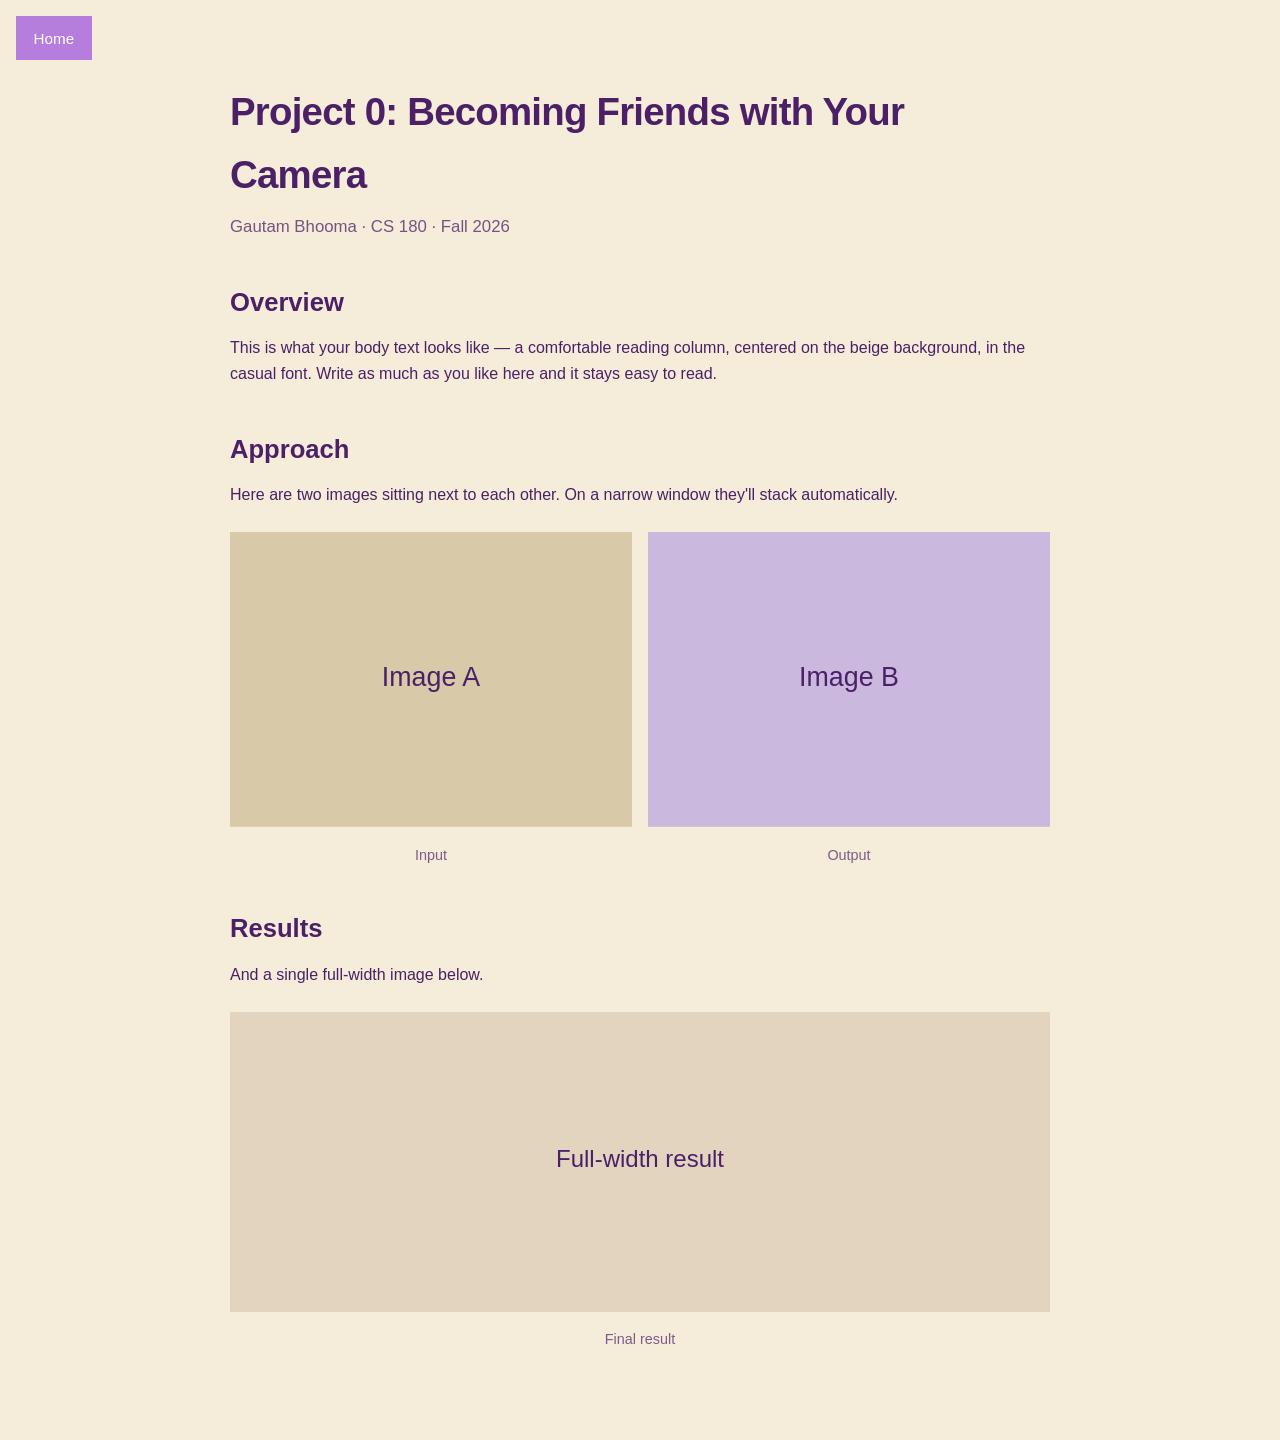
==== 0/index.html @ 4b9499e3 "Add initial HTML structure for Project 0" ====
<!DOCTYPE html>
<html lang="en">
<head>
<meta charset="UTF-8">
<meta name="viewport" content="width=device-width, initial-scale=1.0">
<title>Project 0 — CS 180 Becoming Friends with Your Camera</title>
<style>
:root {
  --bg: #f5ecd9;
  --text: #4b2067;
  --accent: #b57edc;
  --accent-hover: #9d64c9;
  --card-bg: #fff;
  --max-width: 820px;
}
* { box-sizing: border-box; margin: 0; padding: 0; }
body {
  font-family: "Comic Sans MS", "Segoe Print", "Bradley Hand", "Chalkboard SE", "Trebuchet MS", sans-serif;
  background: var(--bg);
  color: var(--text);
  line-height: 1.65;
  padding: 2rem 1.5rem 4rem;
}
.home-btn {
  position: fixed; top: 1rem; left: 1rem; z-index: 100;
  display: inline-block; padding: 0.6rem 1.1rem;
  background: var(--accent); color: #fff; text-decoration: none;
  font-size: 0.95rem; font-weight: 500; transition: background 0.15s;
}
.home-btn:hover { background: var(--accent-hover); }
.content { max-width: var(--max-width); margin: 3rem auto 0; }
h1 { font-size: 2.4rem; font-weight: 700; letter-spacing: -0.02em; margin-bottom: 0.4rem; }
.subtitle { font-size: 1.05rem; opacity: 0.75; margin-bottom: 2.5rem; }
h2 { font-size: 1.6rem; font-weight: 600; margin: 2.5rem 0 0.75rem; }
p { margin-bottom: 1.1rem; }
a { color: var(--accent-hover); }
figure { margin: 1.5rem 0; }
figure img { width: 100%; height: auto; display: block; }
figcaption { margin-top: 0.5rem; font-size: 0.9rem; opacity: 0.7; text-align: center; }
.img-row { display: flex; flex-wrap: wrap; gap: 1rem; margin: 1.5rem 0; }
.img-row figure { flex: 1; min-width: 200px; margin: 0; }
.img-row img { width: 100%; height: auto; display: block; }
</style>
</head>
<body>
  <a class="home-btn" href="#">Home</a>
 
  <main class="content">
    <h1>Project 0: Becoming Friends with Your Camera</h1>
    <p class="subtitle">Gautam Bhooma · CS 180 · Fall 2026</p>
 
    <h2>Overview</h2>
    <p>This is what your body text looks like — a comfortable reading column,
       centered on the beige background, in the casual font. Write as much as
       you like here and it stays easy to read.</p>
 
    <h2>Approach</h2>
    <p>Here are two images sitting next to each other. On a narrow window
       they'll stack automatically.</p>
 
    <div class="img-row">
      <figure>
        <svg viewBox="0 0 300 220" xmlns="http://www.w3.org/2000/svg"><rect width="300" height="220" fill="#d8c9a8"/><text x="150" y="115" font-size="20" fill="#4b2067" text-anchor="middle" font-family="sans-serif">Image A</text></svg>
        <figcaption>Input</figcaption>
      </figure>
      <figure>
        <svg viewBox="0 0 300 220" xmlns="http://www.w3.org/2000/svg"><rect width="300" height="220" fill="#cbb8de"/><text x="150" y="115" font-size="20" fill="#4b2067" text-anchor="middle" font-family="sans-serif">Image B</text></svg>
        <figcaption>Output</figcaption>
      </figure>
    </div>
 
    <h2>Results</h2>
    <p>And a single full-width image below.</p>
 
    <figure>
      <svg viewBox="0 0 820 300" xmlns="http://www.w3.org/2000/svg"><rect width="820" height="300" fill="#e3d4c0"/><text x="410" y="155" font-size="24" fill="#4b2067" text-anchor="middle" font-family="sans-serif">Full-width result</text></svg>
      <figcaption>Final result</figcaption>
    </figure>
  </main>
</body>
</html>
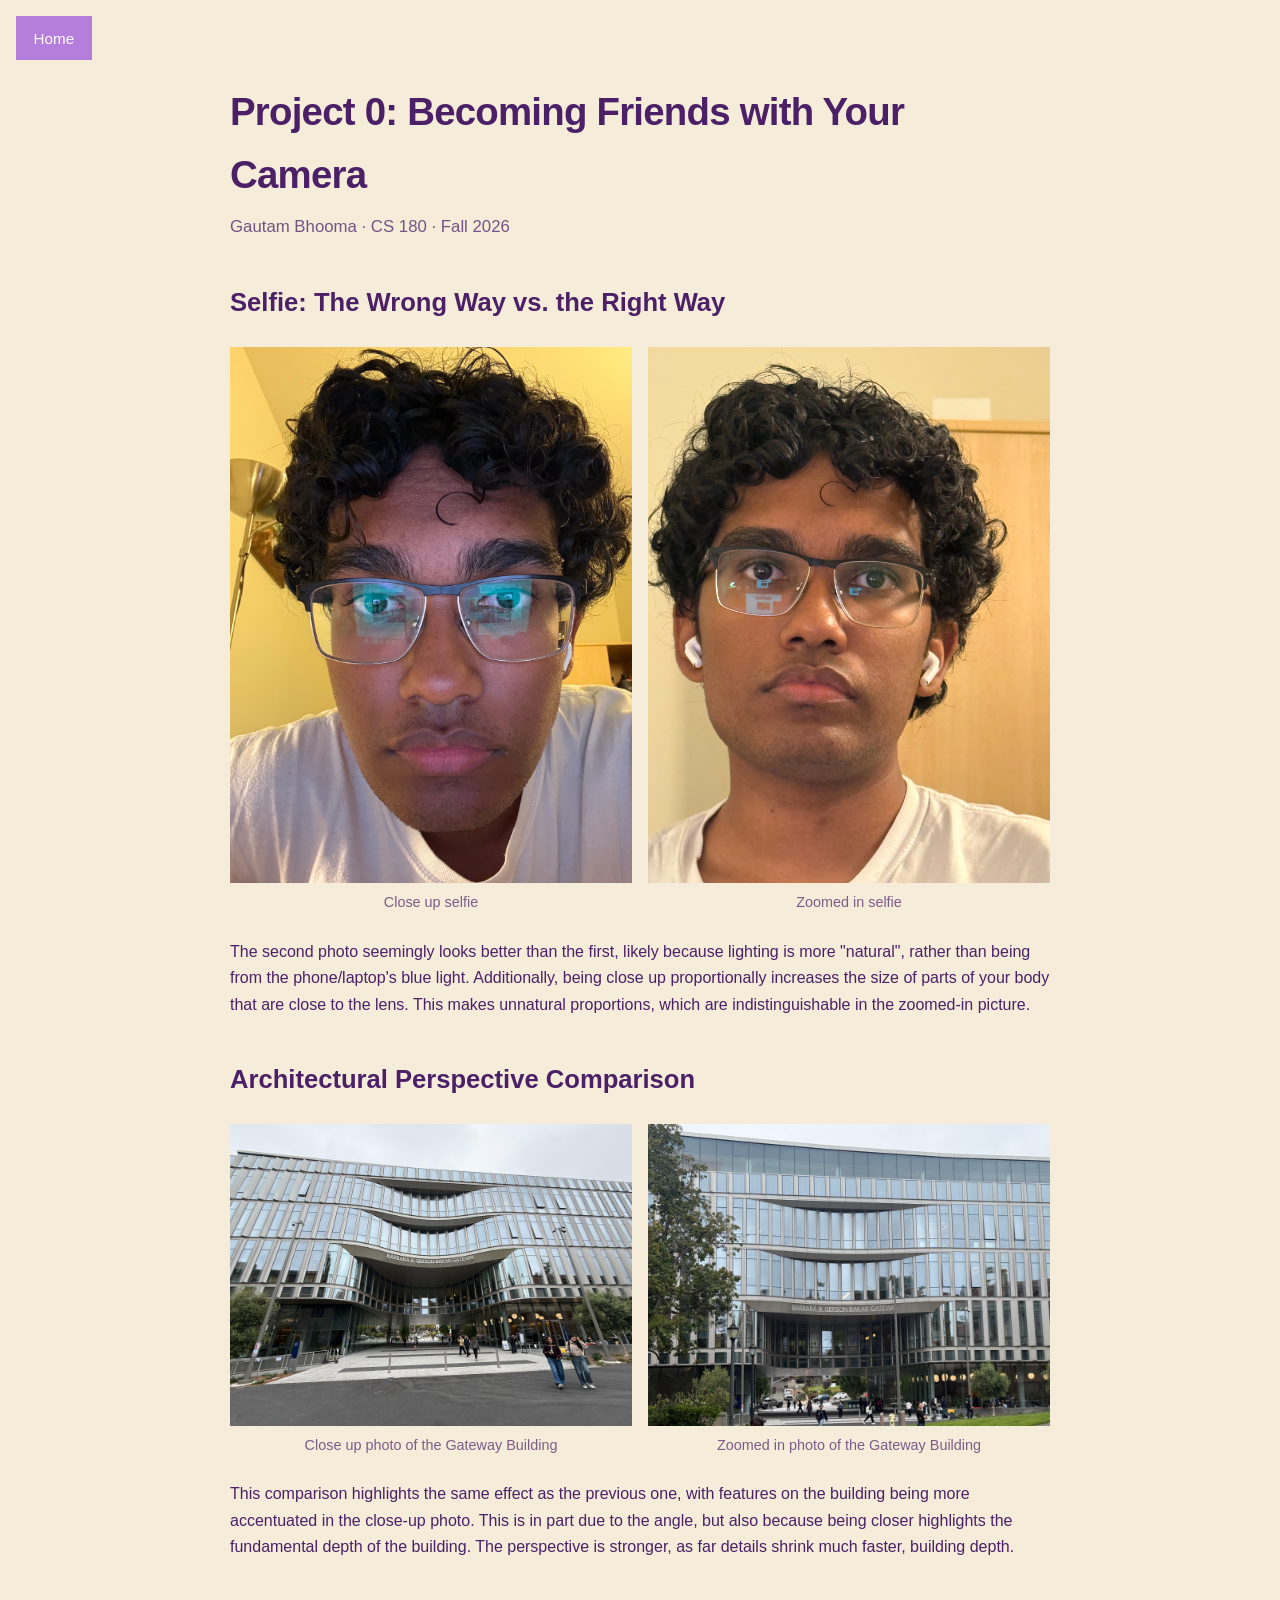
==== commit f84bca68: "Revise index.html with new content and links Updated the home button link and added new content sect" ====
--- a/0/index.html
+++ b/0/index.html
@@ -4,78 +4,45 @@
 <meta charset="UTF-8">
 <meta name="viewport" content="width=device-width, initial-scale=1.0">
 <title>Project 0 — CS 180 Becoming Friends with Your Camera</title>
-<style>
-:root {
-  --bg: #f5ecd9;
-  --text: #4b2067;
-  --accent: #b57edc;
-  --accent-hover: #9d64c9;
-  --card-bg: #fff;
-  --max-width: 820px;
-}
-* { box-sizing: border-box; margin: 0; padding: 0; }
-body {
-  font-family: "Comic Sans MS", "Segoe Print", "Bradley Hand", "Chalkboard SE", "Trebuchet MS", sans-serif;
-  background: var(--bg);
-  color: var(--text);
-  line-height: 1.65;
-  padding: 2rem 1.5rem 4rem;
-}
-.home-btn {
-  position: fixed; top: 1rem; left: 1rem; z-index: 100;
-  display: inline-block; padding: 0.6rem 1.1rem;
-  background: var(--accent); color: #fff; text-decoration: none;
-  font-size: 0.95rem; font-weight: 500; transition: background 0.15s;
-}
-.home-btn:hover { background: var(--accent-hover); }
-.content { max-width: var(--max-width); margin: 3rem auto 0; }
-h1 { font-size: 2.4rem; font-weight: 700; letter-spacing: -0.02em; margin-bottom: 0.4rem; }
-.subtitle { font-size: 1.05rem; opacity: 0.75; margin-bottom: 2.5rem; }
-h2 { font-size: 1.6rem; font-weight: 600; margin: 2.5rem 0 0.75rem; }
-p { margin-bottom: 1.1rem; }
-a { color: var(--accent-hover); }
-figure { margin: 1.5rem 0; }
-figure img { width: 100%; height: auto; display: block; }
-figcaption { margin-top: 0.5rem; font-size: 0.9rem; opacity: 0.7; text-align: center; }
-.img-row { display: flex; flex-wrap: wrap; gap: 1rem; margin: 1.5rem 0; }
-.img-row figure { flex: 1; min-width: 200px; margin: 0; }
-.img-row img { width: 100%; height: auto; display: block; }
-</style>
+<link rel="stylesheet" href="../style.css">
 </head>
 <body>
-  <a class="home-btn" href="#">Home</a>
- 
+  <a class="home-btn" href="../index.html">Home</a>
+
   <main class="content">
     <h1>Project 0: Becoming Friends with Your Camera</h1>
     <p class="subtitle">Gautam Bhooma · CS 180 · Fall 2026</p>
- 
-    <h2>Overview</h2>
-    <p>This is what your body text looks like — a comfortable reading column,
-       centered on the beige background, in the casual font. Write as much as
-       you like here and it stays easy to read.</p>
- 
-    <h2>Approach</h2>
-    <p>Here are two images sitting next to each other. On a narrow window
-       they'll stack automatically.</p>
- 
+
+    <h2>Selfie: The Wrong Way vs. the Right Way</h2>
     <div class="img-row">
       <figure>
-        <svg viewBox="0 0 300 220" xmlns="http://www.w3.org/2000/svg"><rect width="300" height="220" fill="#d8c9a8"/><text x="150" y="115" font-size="20" fill="#4b2067" text-anchor="middle" font-family="sans-serif">Image A</text></svg>
-        <figcaption>Input</figcaption>
+        <img src="media/me_close.jpeg" alt="Close-up me">
+        <figcaption>Close up selfie</figcaption>
       </figure>
       <figure>
-        <svg viewBox="0 0 300 220" xmlns="http://www.w3.org/2000/svg"><rect width="300" height="220" fill="#cbb8de"/><text x="150" y="115" font-size="20" fill="#4b2067" text-anchor="middle" font-family="sans-serif">Image B</text></svg>
-        <figcaption>Output</figcaption>
+        <img src="media/me_far.jpeg" alt="Far me">
+        <figcaption>Zoomed in selfie</figcaption>
       </figure>
     </div>
- 
-    <h2>Results</h2>
-    <p>And a single full-width image below.</p>
- 
-    <figure>
-      <svg viewBox="0 0 820 300" xmlns="http://www.w3.org/2000/svg"><rect width="820" height="300" fill="#e3d4c0"/><text x="410" y="155" font-size="24" fill="#4b2067" text-anchor="middle" font-family="sans-serif">Full-width result</text></svg>
-      <figcaption>Final result</figcaption>
-    </figure>
+    <p>The second photo seemingly looks better than the first, likely because lighting is more "natural", rather than being from the phone/laptop's
+      blue light. Additionally, being close up proportionally increases the size of parts of your body that are close to the lens. This makes 
+      unnatural proportions, which are indistinguishable in the zoomed-in picture.</p>
+
+    <h2>Architectural Perspective Comparison</h2>
+    <div class="img-row">
+      <figure>
+        <img src="media/gateway_close.jpeg" alt="Close-up gateway">
+        <figcaption>Close up photo of the Gateway Building</figcaption>
+      </figure>
+      <figure>
+        <img src="media/gateway_far.jpeg" alt="Far gateway">
+        <figcaption>Zoomed in photo of the Gateway Building</figcaption>
+      </figure>
+    </div>
+    <p>This comparison highlights the same effect as the previous one, with features on the building being more accentuated in the close-up photo.
+    This is in part due to the angle, but also because being closer highlights the fundamental depth of the building. The perspective is stronger, 
+    as far details shrink much faster, building depth.</p>
+    
   </main>
 </body>
 </html>
--- a/style.css
+++ b/style.css
@@ -0,0 +1,113 @@
+/* ===== CS 180 Project Stylesheet ===== */
+
+:root {
+  --bg: #f5ecd9;          /* page background (beige) */
+  --text: #4b2067;        /* body text (dark purple) */
+  --accent: #b57edc;      /* lavender */
+  --accent-hover: #9d64c9;
+  --card-bg: #fff;
+  --max-width: 820px;
+}
+
+* { box-sizing: border-box; margin: 0; padding: 0; }
+
+body {
+  font-family: "Comic Sans MS", "Segoe Print", "Bradley Hand", "Chalkboard SE", "Trebuchet MS", sans-serif;
+  background: var(--bg);
+  color: var(--text);
+  line-height: 1.65;
+  padding: 2rem 1.5rem 4rem;
+}
+
+/* ---- Fixed "Home" button, top left ---- */
+.home-btn {
+  position: fixed;
+  top: 1rem;
+  left: 1rem;
+  z-index: 100;
+  display: inline-block;
+  padding: 0.6rem 1.1rem;
+  background: var(--accent);
+  color: #fff;
+  text-decoration: none;
+  font-size: 0.95rem;
+  font-weight: 500;
+  transition: background 0.15s;
+}
+.home-btn:hover { background: var(--accent-hover); }
+
+/* ---- Content container (centered, blog width) ---- */
+.content {
+  max-width: var(--max-width);
+  margin: 3rem auto 0;
+}
+
+/* ---- Title / headings ---- */
+h1 {
+  font-size: 2.4rem;
+  font-weight: 700;
+  letter-spacing: -0.02em;
+  margin-bottom: 0.4rem;
+}
+.subtitle {
+  font-size: 1.05rem;
+  opacity: 0.75;
+  margin-bottom: 2.5rem;
+}
+h2 {
+  font-size: 1.6rem;
+  font-weight: 600;
+  margin: 2.5rem 0 0.75rem;
+}
+h3 {
+  font-size: 1.2rem;
+  font-weight: 600;
+  margin: 1.75rem 0 0.5rem;
+}
+
+/* ---- Body text ---- */
+p {
+  margin-bottom: 1.1rem;
+}
+a { color: var(--accent-hover); }
+
+/* ---- Single image ---- */
+figure {
+  margin: 1.5rem 0;
+}
+figure img {
+  width: 100%;
+  height: auto;
+  display: block;
+}
+figcaption {
+  margin-top: 0.5rem;
+  font-size: 0.9rem;
+  opacity: 0.7;
+  text-align: center;
+}
+
+/* ---- Images side by side ---- */
+.img-row {
+  display: flex;
+  flex-wrap: wrap;
+  gap: 1rem;
+  margin: 1.5rem 0;
+}
+.img-row figure {
+  flex: 1;              /* equal width; images share the row */
+  min-width: 200px;    /* wrap to stacked on narrow screens */
+  margin: 0;
+}
+.img-row img {
+  width: 100%;
+  height: auto;
+  display: block;
+}
+
+/* ---- Optional card wrapper for a text block ---- */
+.card {
+  background: var(--card-bg);
+  padding: 1.5rem;
+  margin: 1.5rem 0;
+}
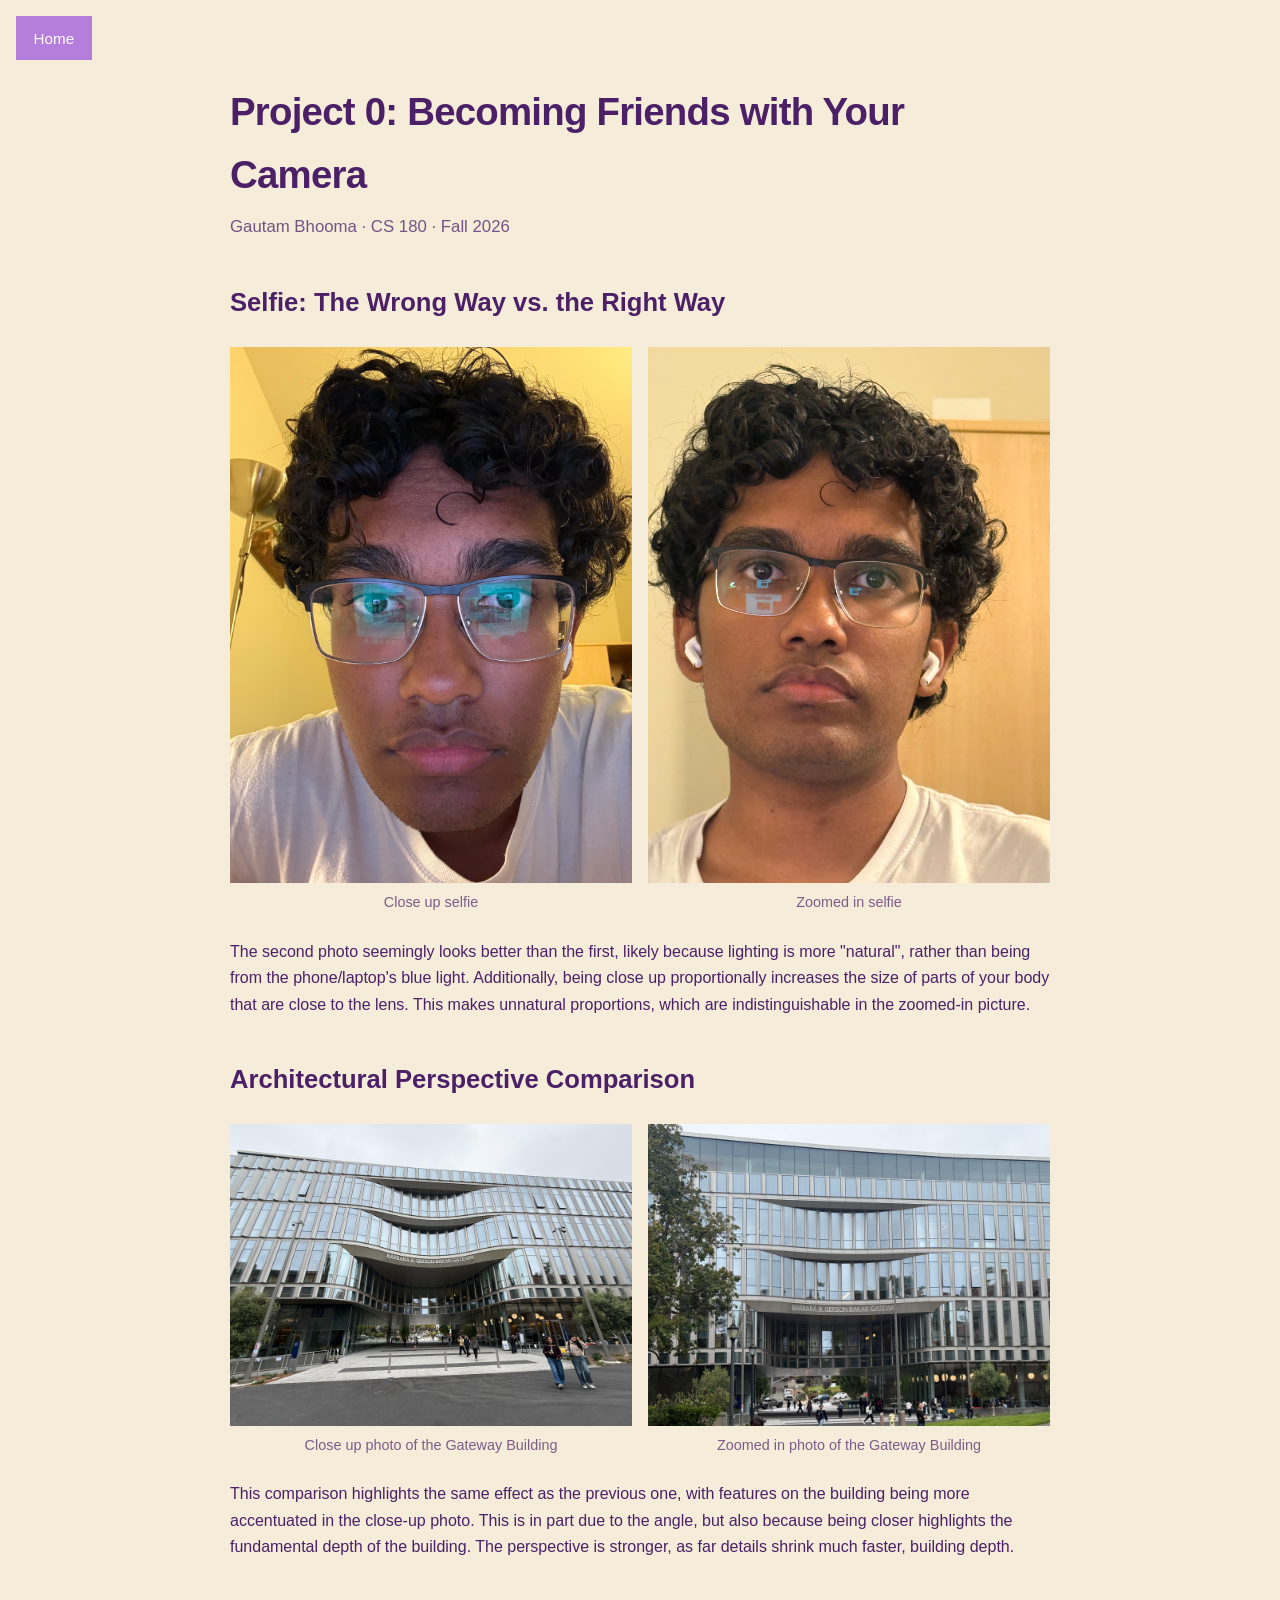
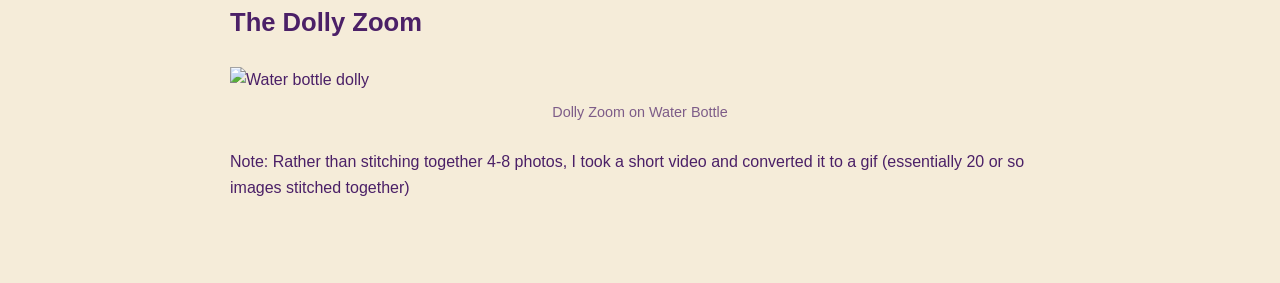
==== commit 5ef5fb51: "Add Dolly Zoom section with image and note" ====
--- a/0/index.html
+++ b/0/index.html
@@ -42,6 +42,15 @@
     <p>This comparison highlights the same effect as the previous one, with features on the building being more accentuated in the close-up photo.
     This is in part due to the angle, but also because being closer highlights the fundamental depth of the building. The perspective is stronger, 
     as far details shrink much faster, building depth.</p>
+
+    <h2>The Dolly Zoom</h2>
+    <div class="img-row">
+      <figure>
+        <img src="ezgif-6401ed42c2a861d7.gif" alt="Water bottle dolly">
+        <figcaption>Dolly Zoom on Water Bottle</figcaption>
+      </figure>
+    </div>
+    <p>Note: Rather than stitching together 4-8 photos, I took a short video and converted it to a gif (essentially 20 or so images stitched together)</p>
     
   </main>
 </body>
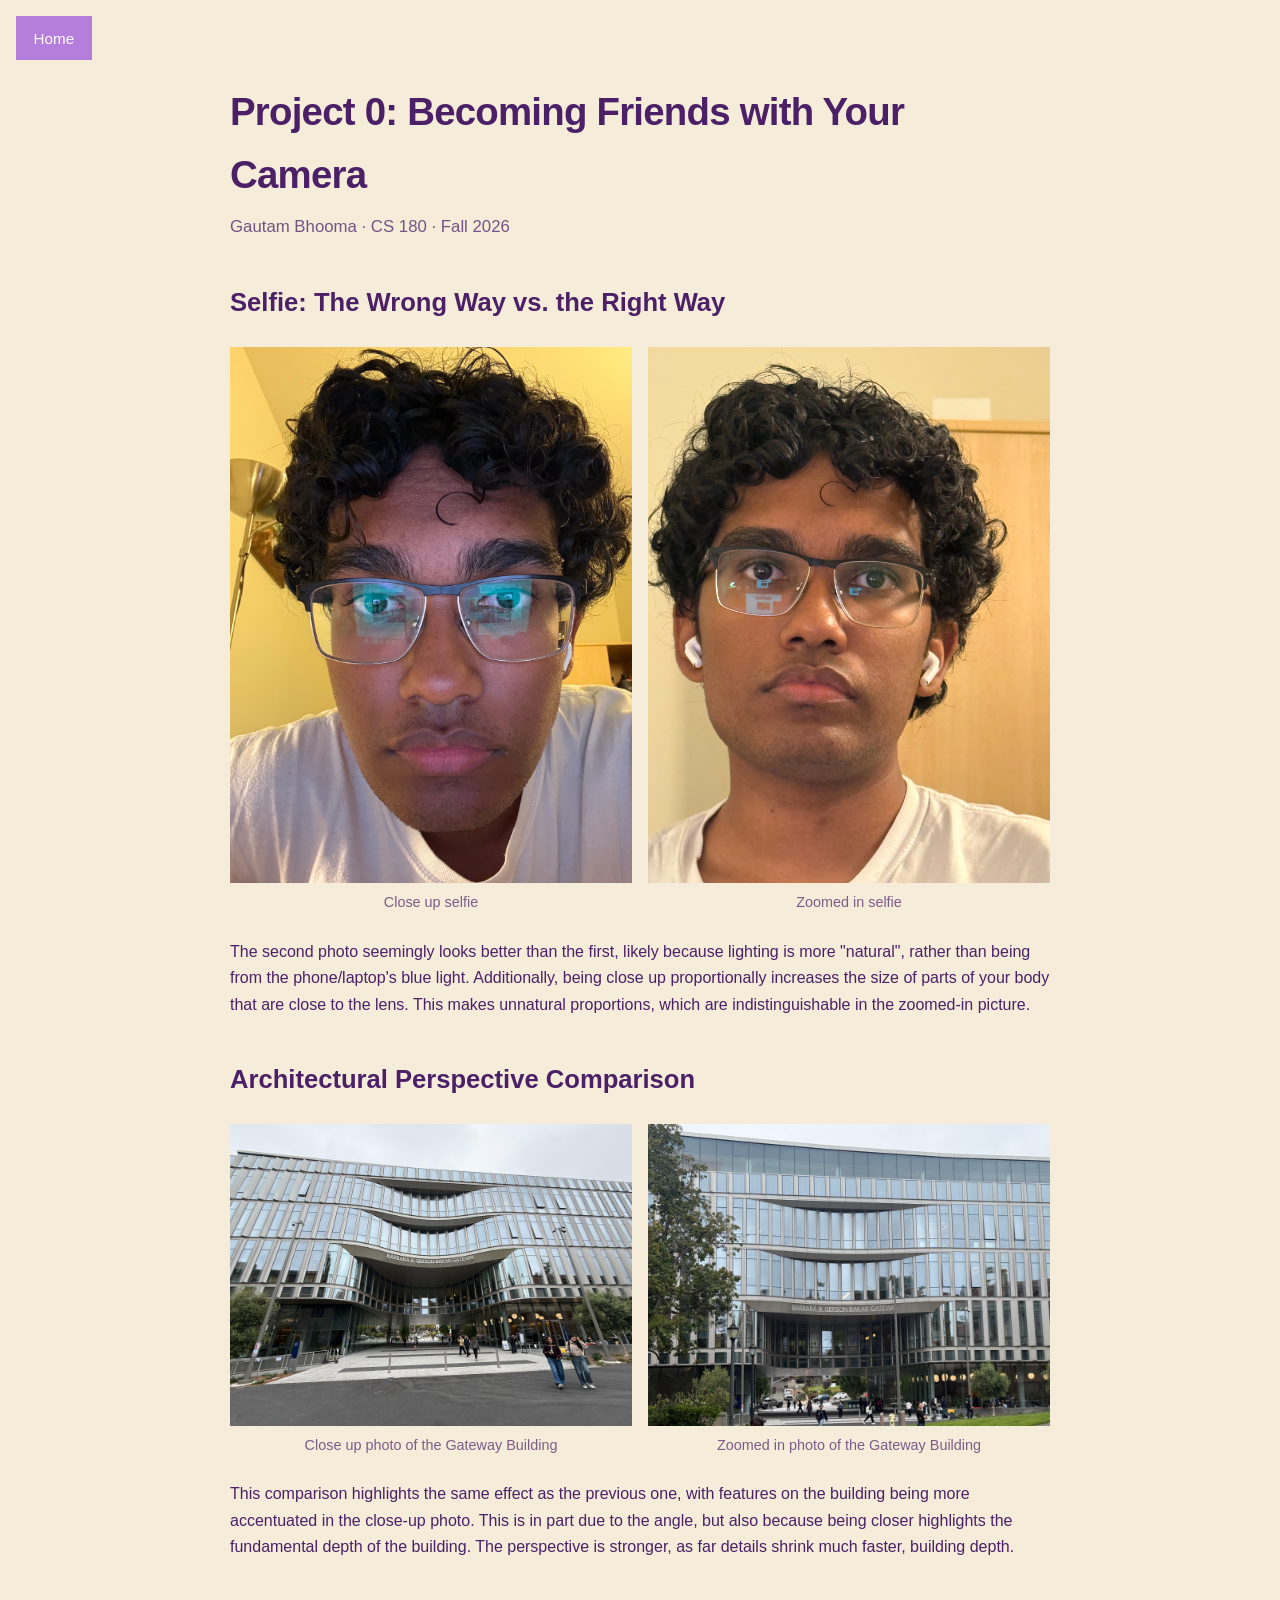
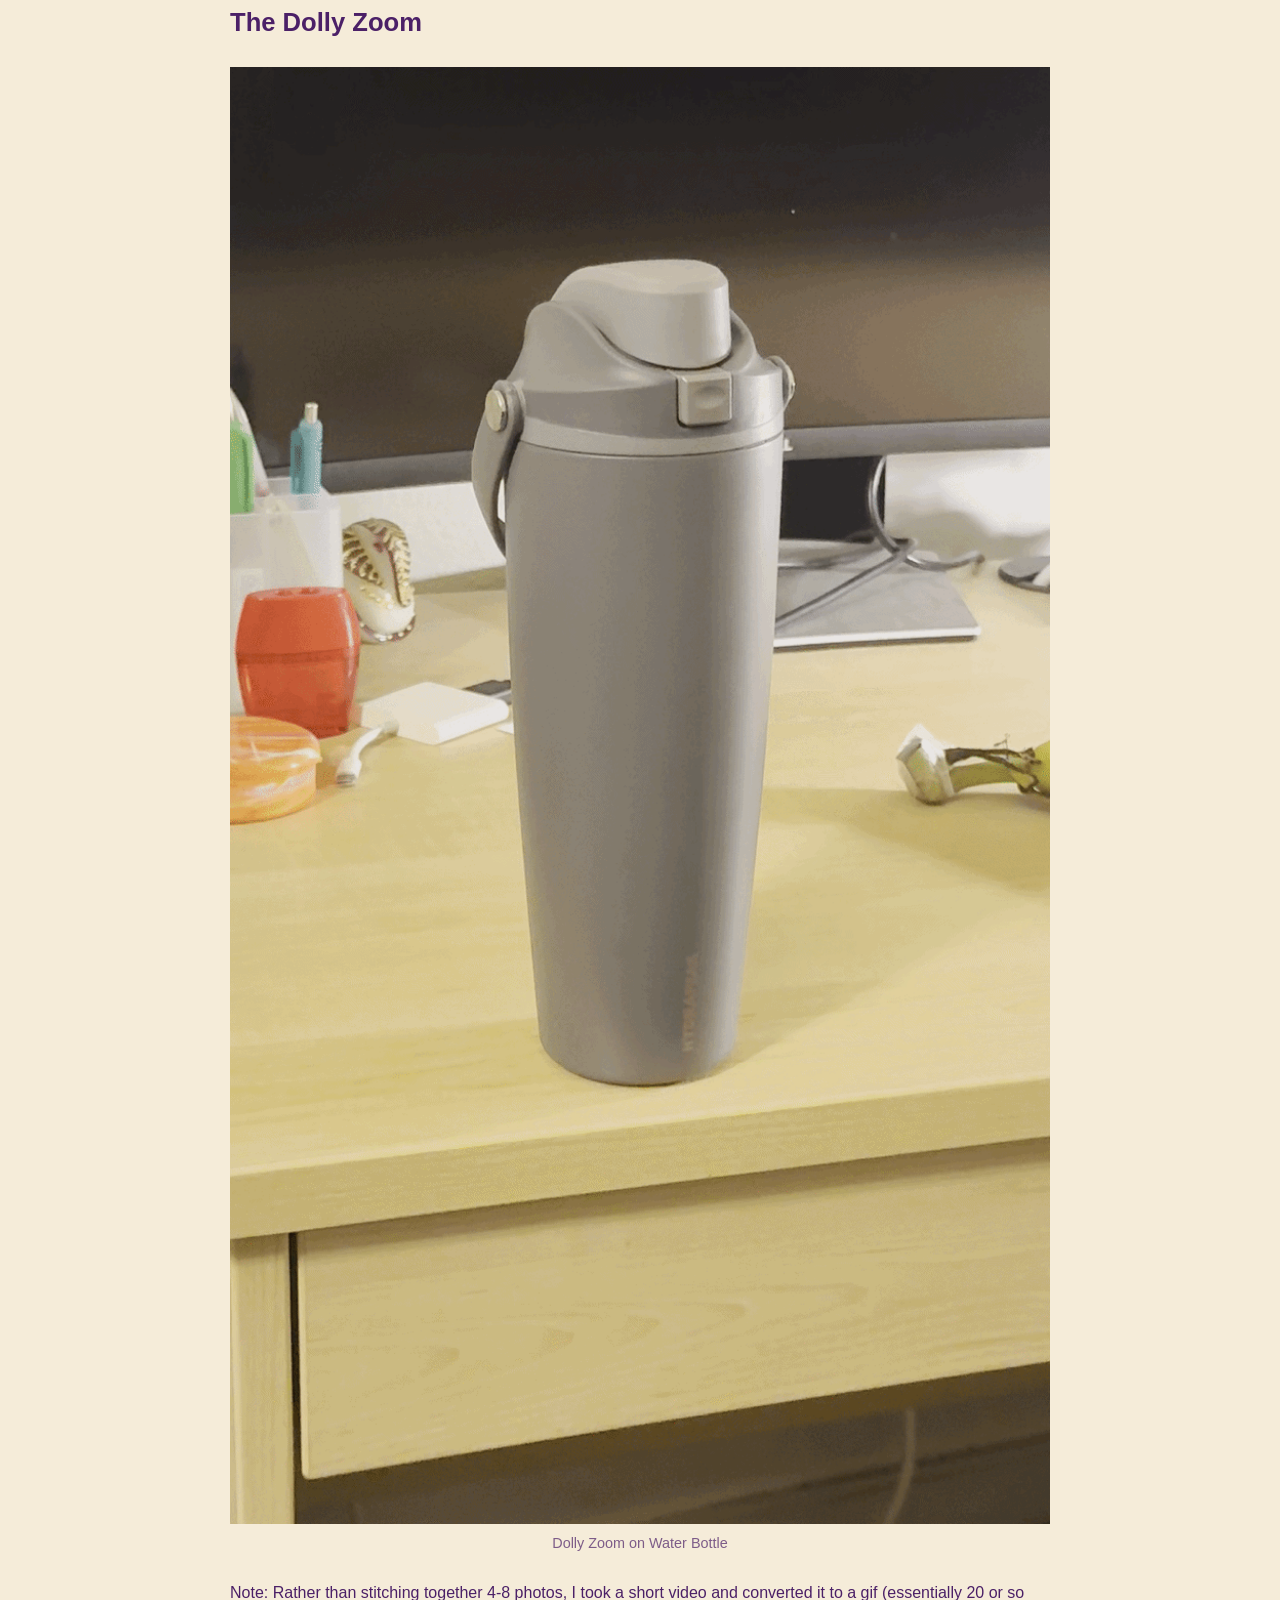
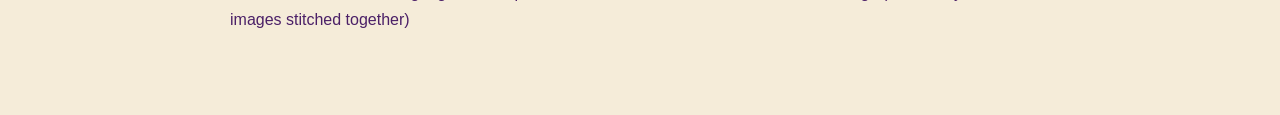
==== commit aa6867bf: "Update image source in index.html" ====
--- a/0/index.html
+++ b/0/index.html
@@ -46,7 +46,7 @@
     <h2>The Dolly Zoom</h2>
     <div class="img-row">
       <figure>
-        <img src="ezgif-6401ed42c2a861d7.gif" alt="Water bottle dolly">
+        <img src="media/ezgif-6401ed42c2a861d7.gif" alt="Water bottle dolly">
         <figcaption>Dolly Zoom on Water Bottle</figcaption>
       </figure>
     </div>
